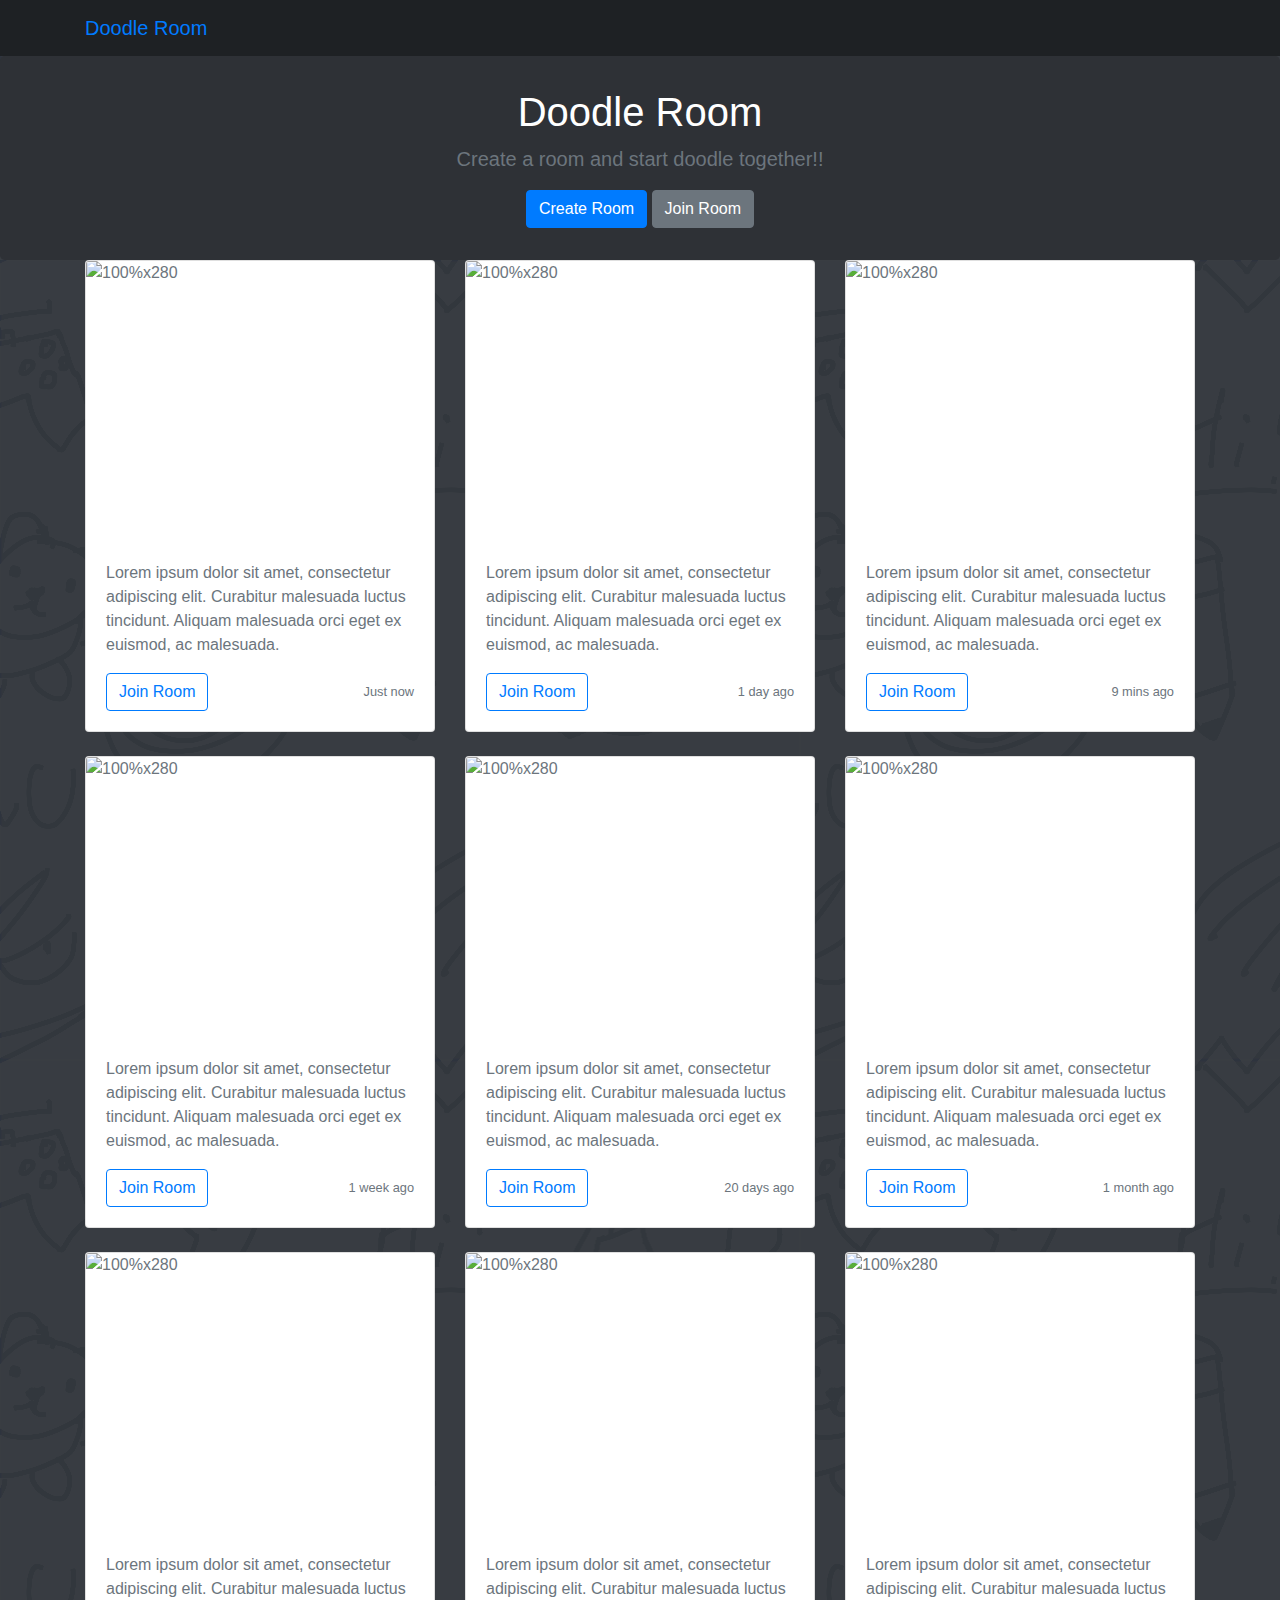
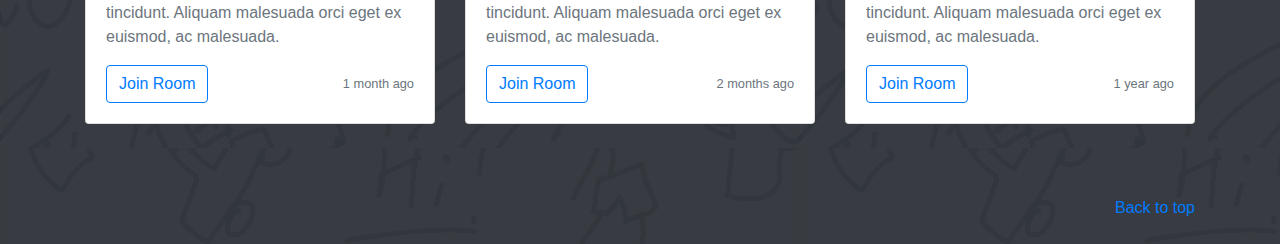
==== list.html @ 307dfb43 "seccond edit" ====
<!DOCTYPE html>
<html lang="en">
  <head>
    <meta charset="utf-8">
    <meta name="viewport" content="width=device-width, initial-scale=1, shrink-to-fit=no">
    <meta name="description" content="">
    <meta name="author" content="">
    <link rel="icon" href="../../favicon.ico">

    <!-- <title>Album example for Bootstrap</title>
    <link rel="canonical" href="https://getbootstrap.com/docs/4.0/examples/album/"> -->

    <!-- Bootstrap core CSS -->
    <link href="http://maxcdn.bootstrapcdn.com/bootstrap/4.0.0/css/bootstrap.min.css" rel="stylesheet">

    <!-- Custom styles for this template -->
    <link href="list.css" rel="stylesheet">
    <title>Doodle Room Lobby</title>
    <link rel="icon" href="doodleroom.png">
  </head>

  <body style="background-image: url('doodleblack.png')">

    <div class="collapse bg-inverse" id="navbarHeader">
      <div class="container">
        <div class="row">
          <div class="col-sm-8 py-4">
            <h4 class="text-white">About</h4>
            <p class="text-muted">Add some information about the album below, the author, or any other background context. Make it a few sentences long so folks can pick up some informative tidbits. Then, link them off to some social networking sites or contact information.</p>
          </div>
          <div class="col-sm-4 py-4">
            <h4 class="text-white">Contact</h4>
            <ul class="list-unstyled">
              <li><a href="#" class="text-white">Follow on Twitter</a></li>
              <li><a href="#" class="text-white">Like on Facebook</a></li>
              <li><a href="#" class="text-white">Email me</a></li>
            </ul>
          </div>
        </div>
      </div>
    </div>
    <div class="navbar navbar-inverse bar">
      <div class="container d-flex justify-content-between">
        <a href="#" class="navbar-brand">Doodle Room</a>
        <button class="navbar-toggler" type="button" data-toggle="collapse" data-target="#navbarHeader" aria-controls="navbarHeader" aria-expanded="false" aria-label="Toggle navigation">
          <span class="navbar-toggler-icon"></span>
        </button>
      </div>
    </div>

    <section class="jumbotron text-center">
      <div class="container">
          <!-- <h1 class="jumbotron-heading" class="text-white" >Doodle Room</h1> -->
        <h1 class="text-white" >Doodle Room</h1>
        <p class="lead text-muted">Create a room and start doodle together!!</p>
        <p>
          <a href="#" class="btn btn-primary" data-toggle="modal" data-target="#createroom">Create Room</a>
          <a href="#" class="btn btn-secondary" data-toggle="modal" data-target="#joinroom">Join Room</a>
        </p>
      </div>
    </section>
    
    <div class="modal fade" id="createroom" tabindex="-1" role="dialog" aria-labelledby="exampleModalLabel" aria-hidden="true">
        <div class="modal-dialog" role="document">
          <div class="modal-content">
            <div class="modal-header">
              <h5 class="modal-title" id="exampleModalLabel">Create a room</h5>
              <button type="button" class="close" data-dismiss="modal" aria-label="Close">
                <span aria-hidden="true">&times;</span>
              </button>
            </div>
            <div class="modal-body">
              <form>
                <div class="form-group">
                    <h6>Room Name</h6>
                    <!-- <label for="exampleInputEmail1">Room Name</label> -->
                    <input type="email" class="form-control" id="exampleInputEmail1" aria-describedby="emailHelp" placeholder="# Enter a name">
                    <small id="emailHelp" class="form-text text-muted">Make it awesome, fun and informative</small>
                </div>
                <div class="form-group">
                  <h6>Keyword</h6>
                  <input type="password" class="form-control" id="exampleInputPassword1" placeholder="E.g. 123456 ">
                  <small id="emailHelp" class="form-text text-muted">Make it private for someone to access the room</small>
                </div>
              </form>
            </div>
            <div class="modal-footer">
              <button type="button" class="btn btn-secondary" data-dismiss="modal">Close</button>
              <button type="button" class="btn btn-primary" data-dismiss="modal" data-toggle="modal" data-target="#roomdetail">Create</button>
            </div>
          </div>
        </div>
      </div>

      <div class="modal fade" id="roomdetail" tabindex="-1" role="dialog" aria-labelledby="exampleModalLabel" aria-hidden="true">
          <div class="modal-dialog" role="document">
            <div class="modal-content">
              <div class="modal-header">
                <h5 class="modal-title" id="exampleModalLabel">Invite friends to Doodle Room</h5>
                <button type="button" class="close" data-dismiss="modal" aria-label="Close">
                  <span aria-hidden="true">&times;</span>
                </button>
              </div>
              <div class="modal-body">
                  <h5>Invite via Link</h5>
                  <div class="input-group mb-3">
                      <input type="text" class="form-control" placeholder="https://doodle.com/room" aria-label="Recipient's username" aria-describedby="basic-addon2" readonly>
                      <div class="input-group-append">
                        <button class="btn btn-outline-secondary" type="button">Copy</button>
                      </div>
                    </div>
                  <hr>
                  <h5>Invite via Doodle Room ID and Keyword</h5>
                  <div class="form-group row">
                      <label for="inputEmail3" class="col-sm-3 col-form-label">Room ID :</label>
                      <div class="col-sm-3">
                        <input type="email" class="form-control" id="inputEmail3" placeholder="000001" readonly>
                      </div>
                      <label for="inputEmail3" class="col-sm-3 col-form-label">Keyword :</label>
                      <div class="col-sm-3">
                          <input type="email" class="form-control" id="inputEmail3" placeholder="123456" readonly>
                        </div>
                    </div>
                </div>
              <div class="modal-footer">
                  <a href="index.html" class="btn btn-primary" role="button">Done</a>
              </div>
            </div>
          </div>
        </div>

    <div class="modal fade" id="joinroom" tabindex="-1" role="dialog" aria-labelledby="exampleModalLabel" aria-hidden="true">
      <div class="modal-dialog" role="document">
        <div class="modal-content">
          <div class="modal-header">
            <h5 class="modal-title" id="exampleModalLabel">Join a room</h5>
            <button type="button" class="close" data-dismiss="modal" aria-label="Close">
              <span aria-hidden="true">&times;</span>
            </button>
          </div>
          <div class="modal-body">
            <form>
              <h6>Room Name</h6>
              <div class="form-row">
                  <div class="col">
                    <input type="text" class="form-control" placeholder="Room ID">
                  </div>
                  <div class="col">
                    <input type="text" class="form-control" placeholder="Keyword">
                  </div>
              </div>  

              <h3 class="text-center"><br>OR</h3>

              <div class="form-group">
                <h6>Paste the URL</h6>
                <input type="text" class="form-control" placeholder="E.g. https://doodle.com/room">
              </div>
            </form>
          </div>
          <div class="modal-footer">
            <button type="button" class="btn btn-secondary" data-dismiss="modal">Close</button>
            <a href="index.html" class="btn btn-primary" role="button">Join</a>
          </div>
        </div>
      </div>
    </div>

    <div class="album text-muted">
      <div class="container">

        <div class="row">
          <div class="col-md-4">
            <div class="card mb-4 shadow-sm">
              <img class="card-img-top" data-src="holder.js/100px280/thumb" alt="100%x280" style="height: 280px; width: 100%; display: block;" src="http://via.placeholder.com/356x280" data-holder-rendered="true">
              <div class="card-body">
                <p class="card-text">Lorem ipsum dolor sit amet, consectetur adipiscing elit. Curabitur malesuada luctus tincidunt. Aliquam malesuada orci eget ex euismod, ac malesuada.</p>
                <div class="d-flex justify-content-between align-items-center">
                  <div class="btn-group">
                    <button type="button" class="btn btn-group-sm btn-outline-primary" data-toggle="modal" data-target="#joinroomlist">Join Room</button>
                  </div>
                  <small class="text-muted">Just now</small>
                </div>
              </div>
            </div>
          </div>

          <div class="col-md-4">
            <div class="card mb-4 shadow-sm">
              <img class="card-img-top" data-src="holder.js/100px280/thumb" alt="100%x280" style="height: 280px; width: 100%; display: block;" src="http://via.placeholder.com/356x280" data-holder-rendered="true">
              <div class="card-body">
                <p class="card-text">Lorem ipsum dolor sit amet, consectetur adipiscing elit. Curabitur malesuada luctus tincidunt. Aliquam malesuada orci eget ex euismod, ac malesuada.</p>
                <div class="d-flex justify-content-between align-items-center">
                  <div class="btn-group">
                      <button type="button" class="btn btn-group-sm btn-outline-primary" data-toggle="modal" data-target="#joinroomlist">Join Room</button>
                  </div>
                  <small class="text-muted">1 day ago</small>
                </div>
              </div>
            </div>
          </div>

          <div class="col-md-4">
            <div class="card mb-4 shadow-sm">
              <img class="card-img-top" data-src="holder.js/100px280/thumb" alt="100%x280" style="height: 280px; width: 100%; display: block;" src="http://via.placeholder.com/356x280" data-holder-rendered="true">
              <div class="card-body">
                <p class="card-text">Lorem ipsum dolor sit amet, consectetur adipiscing elit. Curabitur malesuada luctus tincidunt. Aliquam malesuada orci eget ex euismod, ac malesuada.</p>
                <div class="d-flex justify-content-between align-items-center">
                  <div class="btn-group">
                      <button type="button" class="btn btn-group-sm btn-outline-primary" data-toggle="modal" data-target="#joinroomlist">Join Room</button>
                  </div>
                  <small class="text-muted">9 mins ago</small>
                </div>
              </div>
            </div>
          </div>

          <div class="col-md-4">
            <div class="card mb-4 shadow-sm">
              <img class="card-img-top" data-src="holder.js/100px280/thumb" alt="100%x280" style="height: 280px; width: 100%; display: block;" src="http://via.placeholder.com/356x280" data-holder-rendered="true">
              <div class="card-body">
                <p class="card-text">Lorem ipsum dolor sit amet, consectetur adipiscing elit. Curabitur malesuada luctus tincidunt. Aliquam malesuada orci eget ex euismod, ac malesuada.</p>
                <div class="d-flex justify-content-between align-items-center">
                  <div class="btn-group">
                      <button type="button" class="btn btn-group-sm btn-outline-primary" data-toggle="modal" data-target="#joinroomlist">Join Room</button>
                  </div>
                  <small class="text-muted">1 week ago</small>
                </div>
              </div>
            </div>
          </div>
          <div class="col-md-4">
            <div class="card mb-4 shadow-sm">
              <img class="card-img-top" data-src="holder.js/100px280/thumb" alt="100%x280" style="height: 280px; width: 100%; display: block;" src="http://via.placeholder.com/356x280" data-holder-rendered="true">
              <div class="card-body">
                <p class="card-text">Lorem ipsum dolor sit amet, consectetur adipiscing elit. Curabitur malesuada luctus tincidunt. Aliquam malesuada orci eget ex euismod, ac malesuada.</p>
                <div class="d-flex justify-content-between align-items-center">
                  <div class="btn-group">
                      <button type="button" class="btn btn-group-sm btn-outline-primary" data-toggle="modal" data-target="#joinroomlist">Join Room</button>
                  </div>
                  <small class="text-muted">20 days ago</small>
                </div>
              </div>
            </div>
          </div>
          <div class="col-md-4">
            <div class="card mb-4 shadow-sm">
              <img class="card-img-top" data-src="holder.js/100px280/thumb" alt="100%x280" style="height: 280px; width: 100%; display: block;" src="http://via.placeholder.com/356x280" data-holder-rendered="true">
              <div class="card-body">
                <p class="card-text">Lorem ipsum dolor sit amet, consectetur adipiscing elit. Curabitur malesuada luctus tincidunt. Aliquam malesuada orci eget ex euismod, ac malesuada.</p>
                <div class="d-flex justify-content-between align-items-center">
                  <div class="btn-group">
                      <button type="button" class="btn btn-group-sm btn-outline-primary" data-toggle="modal" data-target="#joinroomlist">Join Room</button>
                  </div>
                  <small class="text-muted">1 month ago</small>
                </div>
              </div>
            </div>
          </div>

          <div class="col-md-4">
            <div class="card mb-4 shadow-sm">
              <img class="card-img-top" data-src="holder.js/100px280/thumb" alt="100%x280" style="height: 280px; width: 100%; display: block;" src="http://via.placeholder.com/356x280" data-holder-rendered="true">
              <div class="card-body">
                <p class="card-text">Lorem ipsum dolor sit amet, consectetur adipiscing elit. Curabitur malesuada luctus tincidunt. Aliquam malesuada orci eget ex euismod, ac malesuada.</p>
                <div class="d-flex justify-content-between align-items-center">
                  <div class="btn-group">
                      <button type="button" class="btn btn-group-sm btn-outline-primary" data-toggle="modal" data-target="#joinroomlist">Join Room</button>
                  </div>
                  <small class="text-muted">1 month ago</small>
                </div>
              </div>
            </div>
          </div>
          <div class="col-md-4">
            <div class="card mb-4 shadow-sm">
              <img class="card-img-top" data-src="holder.js/100px280/thumb" alt="100%x280" style="height: 280px; width: 100%; display: block;" src="http://via.placeholder.com/356x280" data-holder-rendered="true">
              <div class="card-body">
                <p class="card-text">Lorem ipsum dolor sit amet, consectetur adipiscing elit. Curabitur malesuada luctus tincidunt. Aliquam malesuada orci eget ex euismod, ac malesuada.</p>
                <div class="d-flex justify-content-between align-items-center">
                  <div class="btn-group">
                      <button type="button" class="btn btn-group-sm btn-outline-primary" data-toggle="modal" data-target="#joinroomlist">Join Room</button>
                  </div>
                  <small class="text-muted">2 months ago</small>
                </div>
              </div>
            </div>
          </div>
          <div class="col-md-4">
            <div class="card mb-4 shadow-sm">
              <img class="card-img-top" data-src="holder.js/100px280/thumb" alt="100%x280" style="height: 280px; width: 100%; display: block;" src="http://via.placeholder.com/356x280" data-holder-rendered="true">
              <div class="card-body">
                <p class="card-text">Lorem ipsum dolor sit amet, consectetur adipiscing elit. Curabitur malesuada luctus tincidunt. Aliquam malesuada orci eget ex euismod, ac malesuada.</p>
                <div class="d-flex justify-content-between align-items-center">
                  <div class="btn-group">
                     <button type="button" class="btn btn-group-sm btn-outline-primary" data-toggle="modal" data-target="#joinroomlist">Join Room</button>
                  </div>
                  <small class="text-muted">1 year ago</small>
                </div>
              </div>
            </div>
          </div>
        </div>
      </div>
    </div>

    <div class="modal fade" id="joinroomlist" tabindex="-1" role="dialog" aria-labelledby="exampleModalCenterTitle" aria-hidden="true">
        <div class="modal-dialog modal-dialog-centered" role="document">
          <div class="modal-content">
            <div class="modal-header">
              <h5 class="modal-title" id="exampleModalLongTitle">Join Room</h5>
              <button type="button" class="close" data-dismiss="modal" aria-label="Close">
                <span aria-hidden="true">&times;</span>
              </button>
            </div>
            <div class="modal-body">
                <form>
                    <div class="form-group text-center">
                      <h5 class="text-center" >Enter room keyword</h5>
                      <input type="text" class="col-form-label-sm" style="margin:auto" id="recipient-name" placeholder="Keyword">
                    </div>
                  </form>
            </div>
            <div class="modal-footer">
              <button type="button" class="btn btn-secondary" data-dismiss="modal">Close</button>
              <a href="index.html" class="btn btn-primary" role="button">Join</a>
            </div>
          </div>
        </div>
      </div>

    <footer class="text-muted">
      <div class="container">
        <p class="float-right">
          <a href="#">Back to top</a>
        </p>
      </div>
    </footer>

    <!-- Bootstrap core JavaScript
    ================================================== -->
    <!-- Placed at the end of the document so the pages load faster -->
    <script src="https://code.jquery.com/jquery-3.1.1.slim.min.js" integrity="sha384-A7FZj7v+d/sdmMqp/nOQwliLvUsJfDHW+k9Omg/a/EheAdgtzNs3hpfag6Ed950n" crossorigin="anonymous"></script>
    <script>window.jQuery || document.write('<script src="../../assets/js/vendor/jquery.min.js"><\/script>')</script>
    <script src="https://cdnjs.cloudflare.com/ajax/libs/popper.js/1.12.9/umd/popper.min.js" integrity="sha384-DztdAPBWPRXSA/3eYEEUWrWCy7G5KFbe8fFjk5JAIxUYHKkDx6Qin1DkWx51bBrb" crossorigin="anonymous"></script>
    <script src="../../assets/js/vendor/holder.min.js"></script>
    <script>
      $(function () {
        Holder.addTheme("thumb", { background: "#55595c", foreground: "#eceeef", text: "Thumbnail" });
      });
    </script>
    <script src="https://maxcdn.bootstrapcdn.com/bootstrap/4.0.0/js/bootstrap.min.js"></script>
    <!-- IE10 viewport hack for Surface/desktop Windows 8 bug -->
    <script src="../../assets/js/ie10-viewport-bug-workaround.js"></script>
  </body>
</html>
---- list.css ----
:root {
  --jumbotron-padding-y: 1rem;

}

.jumbotron {
  padding-top: var(--jumbotron-padding-y);
  padding-bottom: var(--jumbotron-padding-y);
  margin-bottom: 0;
  background-color: #2E3136;
}
@media (min-width: 768px) {
  .jumbotron {
    padding-top: calc(var(--jumbotron-padding-y) * 2);
    padding-bottom: calc(var(--jumbotron-padding-y) * 2);
  }
}

.jumbotron p:last-child {
  margin-bottom: 0;
}

.jumbotron-heading {
  font-weight: 300;
}

.jumbotron .container {
  max-width: 40rem;
}

footer {
  padding-top: 3rem;
  padding-bottom: 3rem;
}

footer p {
  margin-bottom: .25rem;
}

.bar {
  background: #1E2124;
  flex: 1;
}

.album{
  background-image: url("doodleblack.png");
  flex: 1;
}

/* 1E2124 */
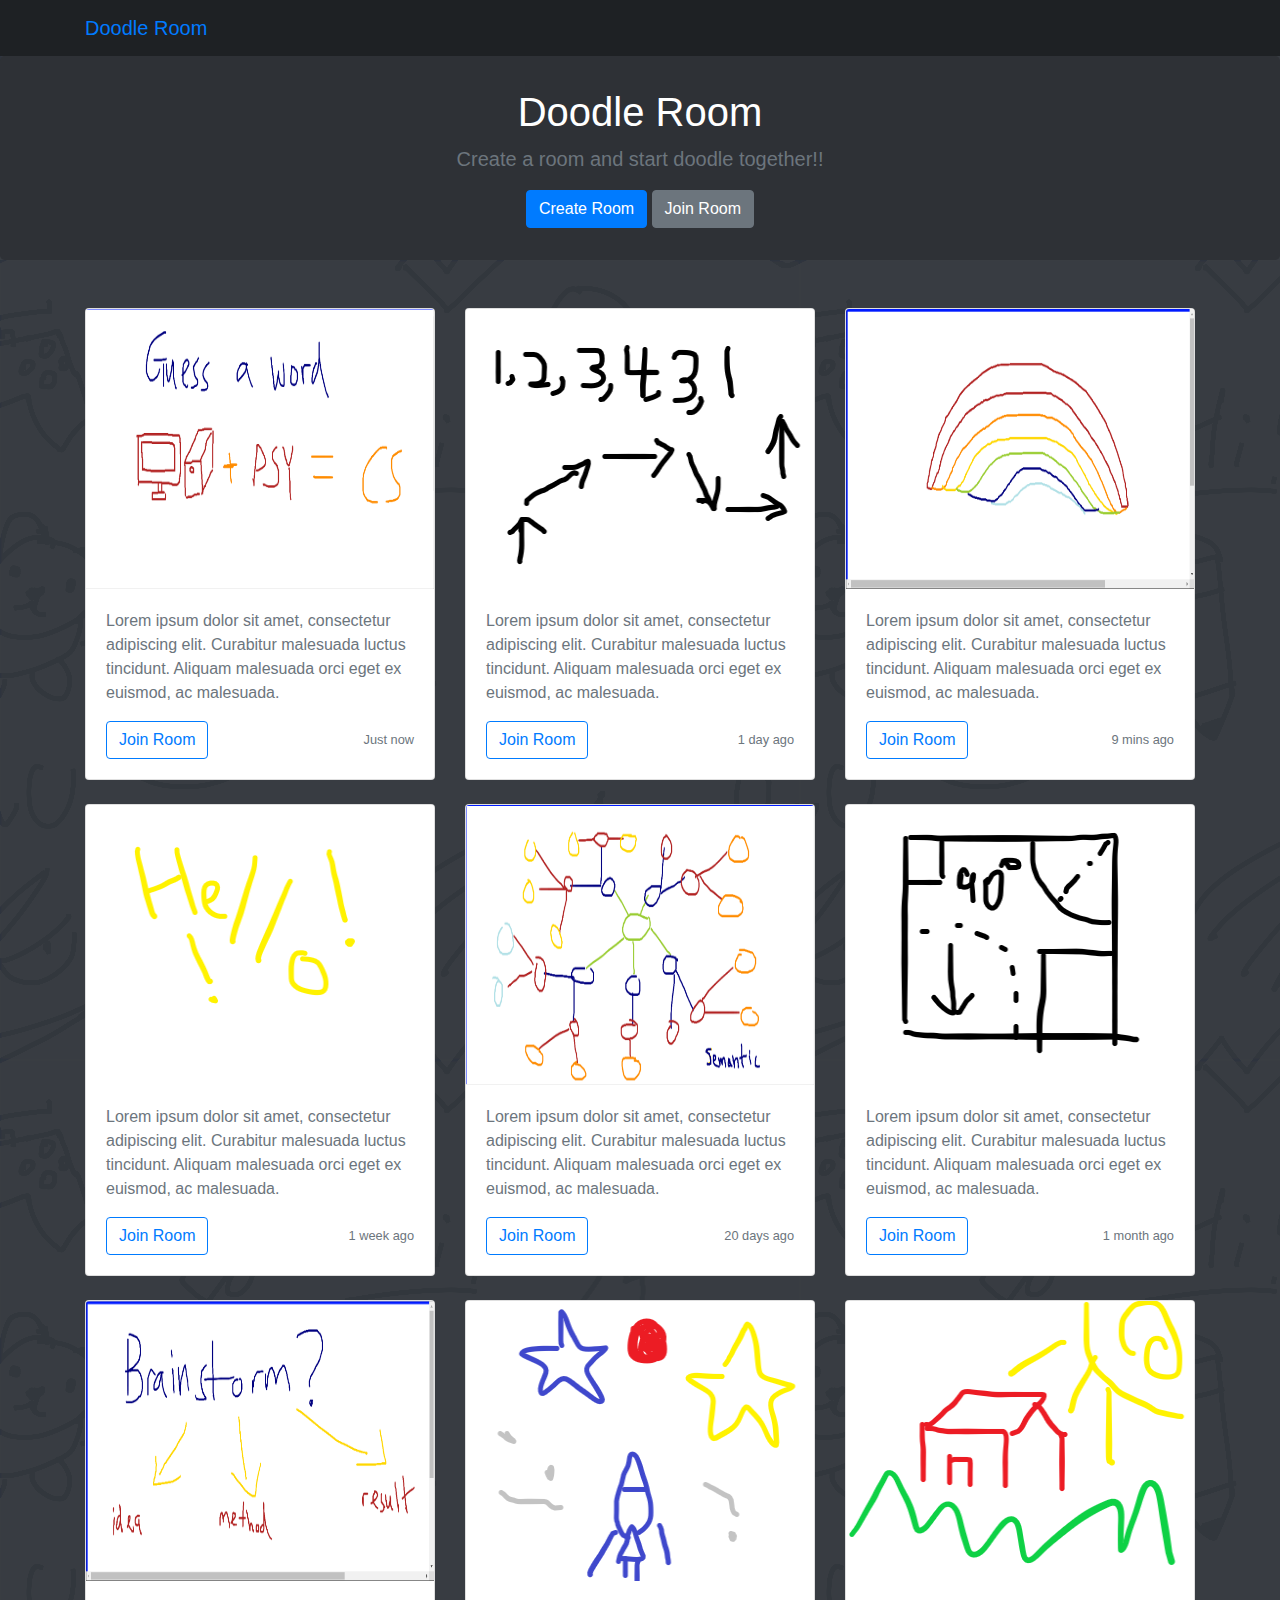
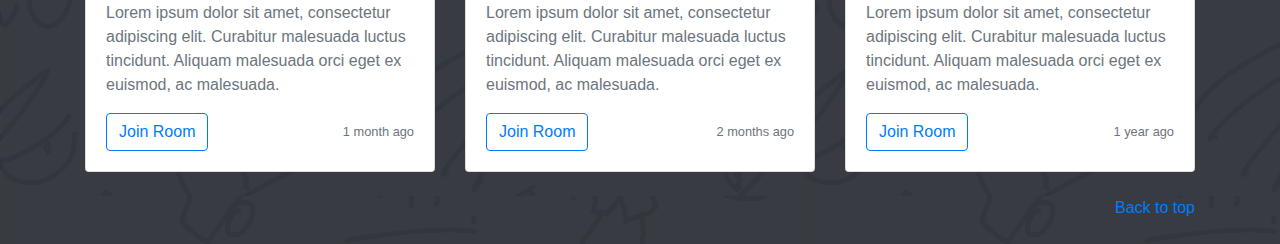
==== commit be21c1a3: "Update" ====
--- a/list.html
+++ b/list.html
@@ -123,7 +123,7 @@
                     </div>
                 </div>
               <div class="modal-footer">
-                  <a href="index.html" class="btn btn-primary" role="button">Done</a>
+                  <a href="board.html" class="btn btn-primary" role="button">Done</a>
               </div>
             </div>
           </div>
@@ -160,7 +160,7 @@
           </div>
           <div class="modal-footer">
             <button type="button" class="btn btn-secondary" data-dismiss="modal">Close</button>
-            <a href="index.html" class="btn btn-primary" role="button">Join</a>
+            <a href="board.html" class="btn btn-primary" role="button">Join</a>
           </div>
         </div>
       </div>
@@ -172,7 +172,7 @@
         <div class="row">
           <div class="col-md-4">
             <div class="card mb-4 shadow-sm">
-              <img class="card-img-top" data-src="holder.js/100px280/thumb" alt="100%x280" style="height: 280px; width: 100%; display: block;" src="http://via.placeholder.com/356x280" data-holder-rendered="true">
+              <img class="card-img-top" data-src="holder.js/100px280/thumb" alt="100%x280" style="height: 280px; width: 100%; display: block;" src="roomlist_picture/Capture7.png" data-holder-rendered="true">
               <div class="card-body">
                 <p class="card-text">Lorem ipsum dolor sit amet, consectetur adipiscing elit. Curabitur malesuada luctus tincidunt. Aliquam malesuada orci eget ex euismod, ac malesuada.</p>
                 <div class="d-flex justify-content-between align-items-center">
@@ -187,7 +187,7 @@
 
           <div class="col-md-4">
             <div class="card mb-4 shadow-sm">
-              <img class="card-img-top" data-src="holder.js/100px280/thumb" alt="100%x280" style="height: 280px; width: 100%; display: block;" src="http://via.placeholder.com/356x280" data-holder-rendered="true">
+              <img class="card-img-top" data-src="holder.js/100px280/thumb" alt="100%x280" style="height: 280px; width: 100%; display: block;" src="roomlist_picture/44555559_715458902146160_7063902286182875136_n.png" data-holder-rendered="true">
               <div class="card-body">
                 <p class="card-text">Lorem ipsum dolor sit amet, consectetur adipiscing elit. Curabitur malesuada luctus tincidunt. Aliquam malesuada orci eget ex euismod, ac malesuada.</p>
                 <div class="d-flex justify-content-between align-items-center">
@@ -202,7 +202,7 @@
 
           <div class="col-md-4">
             <div class="card mb-4 shadow-sm">
-              <img class="card-img-top" data-src="holder.js/100px280/thumb" alt="100%x280" style="height: 280px; width: 100%; display: block;" src="http://via.placeholder.com/356x280" data-holder-rendered="true">
+              <img class="card-img-top" data-src="holder.js/100px280/thumb" alt="100%x280" style="height: 280px; width: 100%; display: block;" src="roomlist_picture/Capture.png" data-holder-rendered="true">
               <div class="card-body">
                 <p class="card-text">Lorem ipsum dolor sit amet, consectetur adipiscing elit. Curabitur malesuada luctus tincidunt. Aliquam malesuada orci eget ex euismod, ac malesuada.</p>
                 <div class="d-flex justify-content-between align-items-center">
@@ -217,7 +217,7 @@
 
           <div class="col-md-4">
             <div class="card mb-4 shadow-sm">
-              <img class="card-img-top" data-src="holder.js/100px280/thumb" alt="100%x280" style="height: 280px; width: 100%; display: block;" src="http://via.placeholder.com/356x280" data-holder-rendered="true">
+              <img class="card-img-top" data-src="holder.js/100px280/thumb" alt="100%x280" style="height: 280px; width: 100%; display: block;" src="roomlist_picture/44635855_321859921933827_5020476865312194560_n.png" data-holder-rendered="true">
               <div class="card-body">
                 <p class="card-text">Lorem ipsum dolor sit amet, consectetur adipiscing elit. Curabitur malesuada luctus tincidunt. Aliquam malesuada orci eget ex euismod, ac malesuada.</p>
                 <div class="d-flex justify-content-between align-items-center">
@@ -231,7 +231,7 @@
           </div>
           <div class="col-md-4">
             <div class="card mb-4 shadow-sm">
-              <img class="card-img-top" data-src="holder.js/100px280/thumb" alt="100%x280" style="height: 280px; width: 100%; display: block;" src="http://via.placeholder.com/356x280" data-holder-rendered="true">
+              <img class="card-img-top" data-src="holder.js/100px280/thumb" alt="100%x280" style="height: 280px; width: 100%; display: block;" src="roomlist_picture/Capture3.png" data-holder-rendered="true">
               <div class="card-body">
                 <p class="card-text">Lorem ipsum dolor sit amet, consectetur adipiscing elit. Curabitur malesuada luctus tincidunt. Aliquam malesuada orci eget ex euismod, ac malesuada.</p>
                 <div class="d-flex justify-content-between align-items-center">
@@ -245,7 +245,7 @@
           </div>
           <div class="col-md-4">
             <div class="card mb-4 shadow-sm">
-              <img class="card-img-top" data-src="holder.js/100px280/thumb" alt="100%x280" style="height: 280px; width: 100%; display: block;" src="http://via.placeholder.com/356x280" data-holder-rendered="true">
+              <img class="card-img-top" data-src="holder.js/100px280/thumb" alt="100%x280" style="height: 280px; width: 100%; display: block;" src="roomlist_picture/44659281_2325069040854120_195251055817129984_n.png" data-holder-rendered="true">
               <div class="card-body">
                 <p class="card-text">Lorem ipsum dolor sit amet, consectetur adipiscing elit. Curabitur malesuada luctus tincidunt. Aliquam malesuada orci eget ex euismod, ac malesuada.</p>
                 <div class="d-flex justify-content-between align-items-center">
@@ -260,7 +260,7 @@
 
           <div class="col-md-4">
             <div class="card mb-4 shadow-sm">
-              <img class="card-img-top" data-src="holder.js/100px280/thumb" alt="100%x280" style="height: 280px; width: 100%; display: block;" src="http://via.placeholder.com/356x280" data-holder-rendered="true">
+              <img class="card-img-top" data-src="holder.js/100px280/thumb" alt="100%x280" style="height: 280px; width: 100%; display: block;" src="roomlist_picture/Capture1.PNG" data-holder-rendered="true">
               <div class="card-body">
                 <p class="card-text">Lorem ipsum dolor sit amet, consectetur adipiscing elit. Curabitur malesuada luctus tincidunt. Aliquam malesuada orci eget ex euismod, ac malesuada.</p>
                 <div class="d-flex justify-content-between align-items-center">
@@ -274,7 +274,7 @@
           </div>
           <div class="col-md-4">
             <div class="card mb-4 shadow-sm">
-              <img class="card-img-top" data-src="holder.js/100px280/thumb" alt="100%x280" style="height: 280px; width: 100%; display: block;" src="http://via.placeholder.com/356x280" data-holder-rendered="true">
+              <img class="card-img-top" data-src="holder.js/100px280/thumb" alt="100%x280" style="height: 280px; width: 100%; display: block;" src="roomlist_picture/44691018_1854336814635984_7439742070958325760_n.png" data-holder-rendered="true">
               <div class="card-body">
                 <p class="card-text">Lorem ipsum dolor sit amet, consectetur adipiscing elit. Curabitur malesuada luctus tincidunt. Aliquam malesuada orci eget ex euismod, ac malesuada.</p>
                 <div class="d-flex justify-content-between align-items-center">
@@ -288,7 +288,7 @@
           </div>
           <div class="col-md-4">
             <div class="card mb-4 shadow-sm">
-              <img class="card-img-top" data-src="holder.js/100px280/thumb" alt="100%x280" style="height: 280px; width: 100%; display: block;" src="http://via.placeholder.com/356x280" data-holder-rendered="true">
+              <img class="card-img-top" data-src="holder.js/100px280/thumb" alt="100%x280" style="height: 280px; width: 100%; display: block;" src="roomlist_picture/44754596_1735854106542462_8447488462575108096_n.png" data-holder-rendered="true">
               <div class="card-body">
                 <p class="card-text">Lorem ipsum dolor sit amet, consectetur adipiscing elit. Curabitur malesuada luctus tincidunt. Aliquam malesuada orci eget ex euismod, ac malesuada.</p>
                 <div class="d-flex justify-content-between align-items-center">
@@ -323,11 +323,11 @@
             </div>
             <div class="modal-footer">
               <button type="button" class="btn btn-secondary" data-dismiss="modal">Close</button>
-              <a href="index.html" class="btn btn-primary" role="button">Join</a>
-            </div>
-          </div>
-        </div>
-      </div>
+              <a href="board.html" class="btn btn-primary" role="button">Join</a>
+            </div>
+          </div>
+        </div>
+    </div>
 
     <footer class="text-muted">
       <div class="container">
--- a/list.css
+++ b/list.css
@@ -29,7 +29,7 @@
 }
 
 footer {
-  padding-top: 3rem;
+  /* padding-top: 3rem; */
   padding-bottom: 3rem;
 }
 
@@ -43,6 +43,7 @@
 }
 
 .album{
+  padding-top: 3rem;
   background-image: url("doodleblack.png");
   flex: 1;
 }
